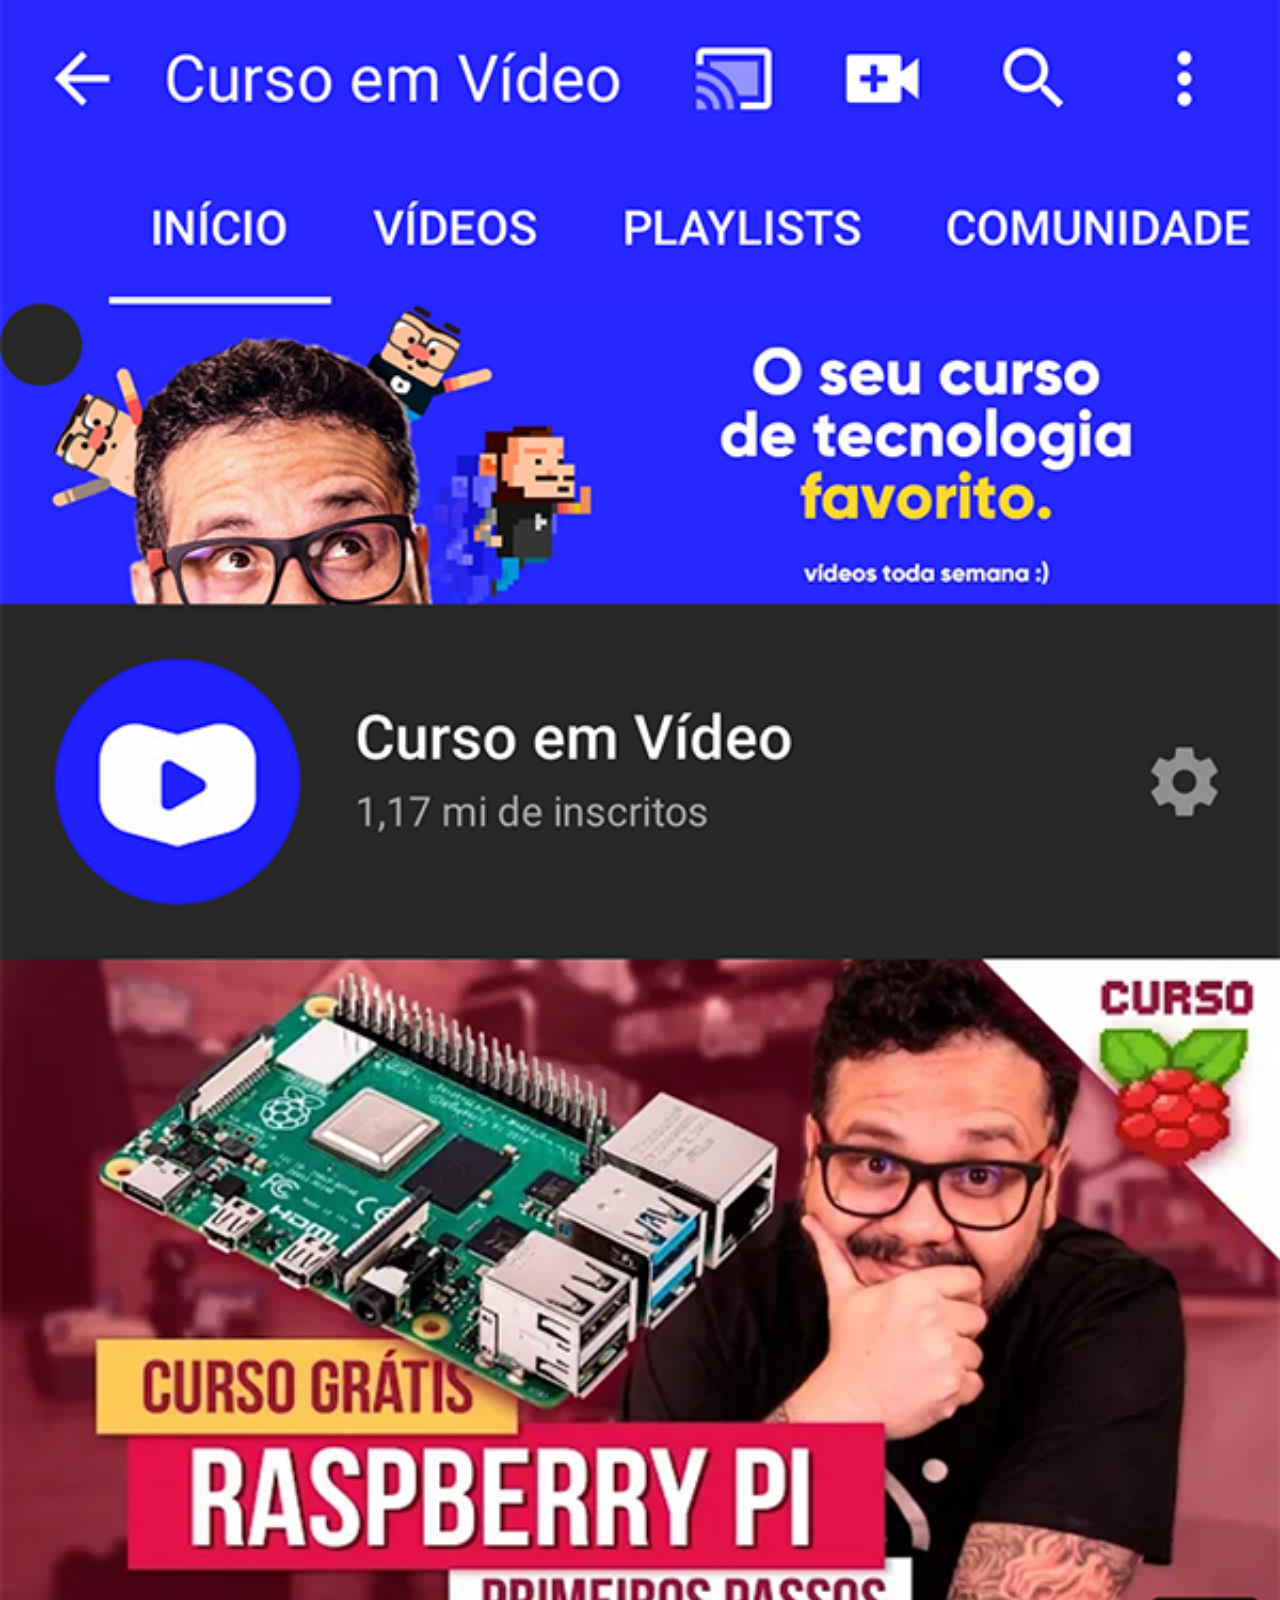
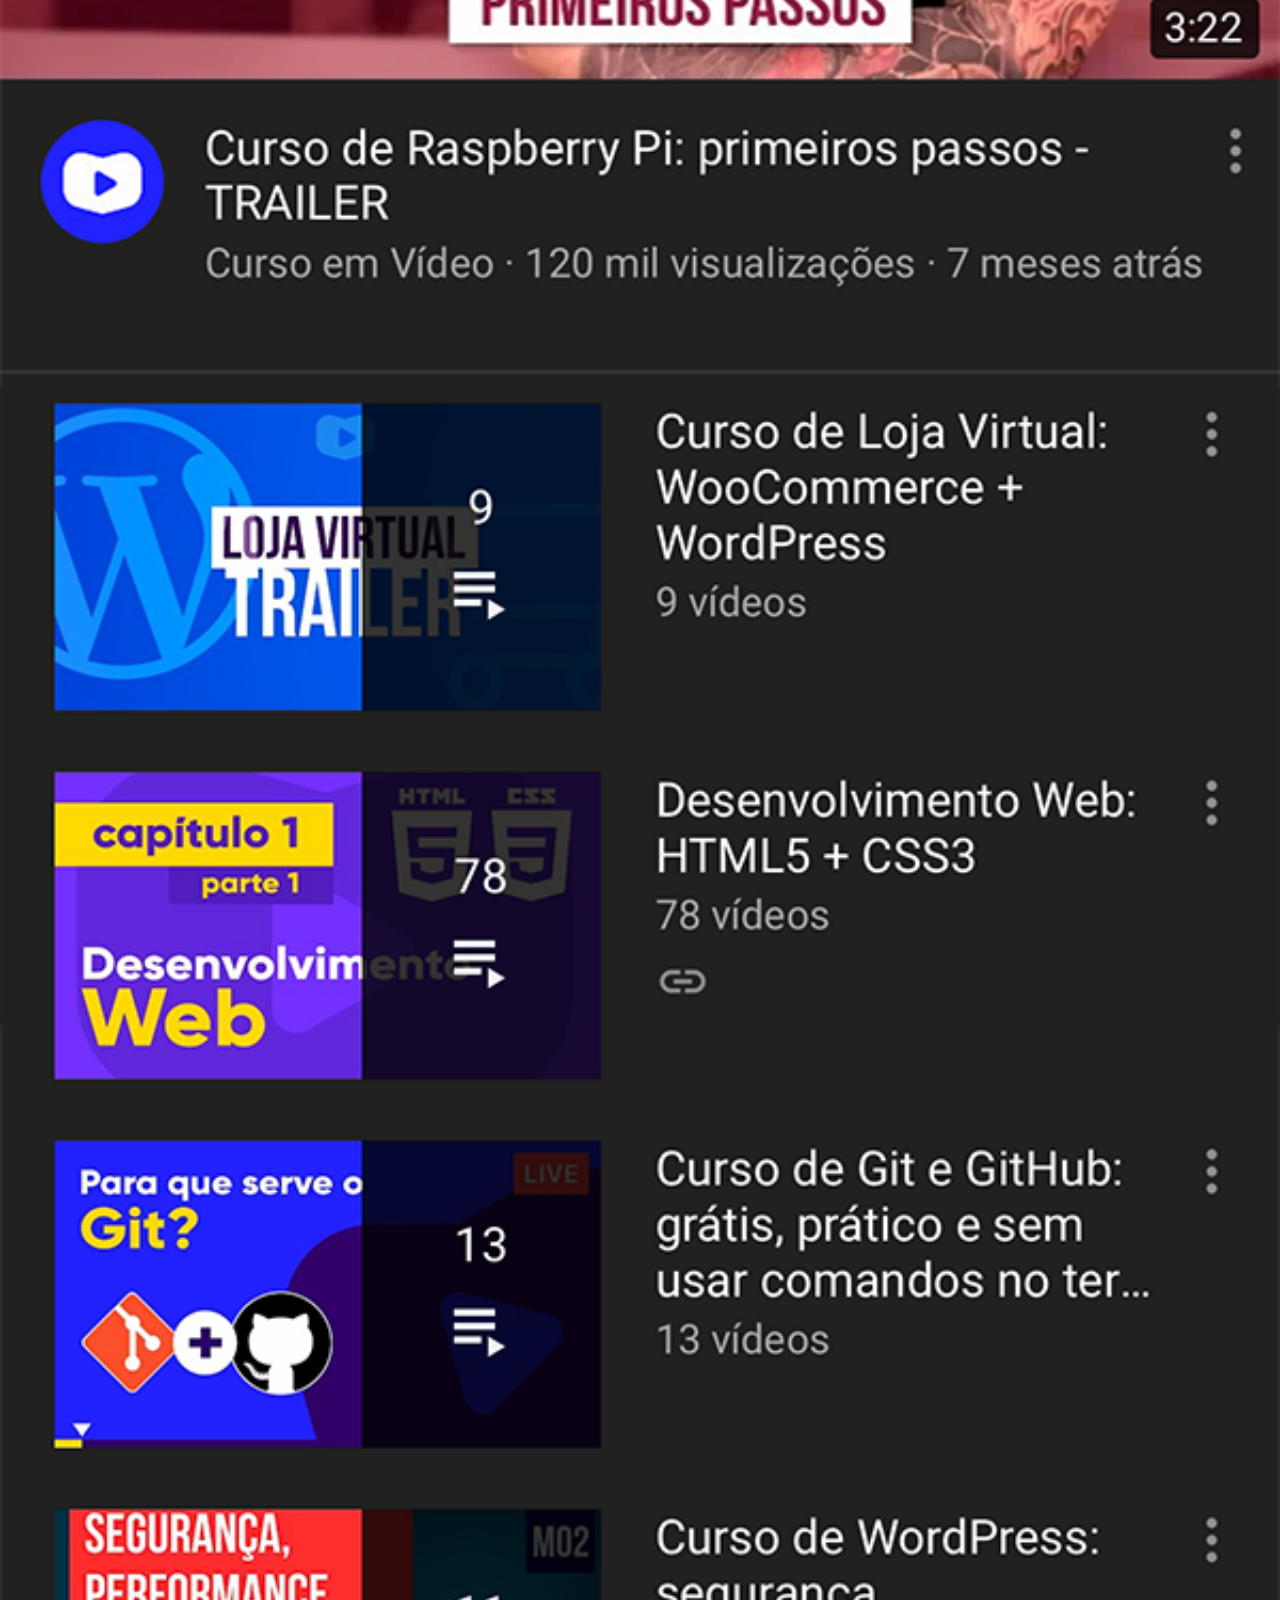
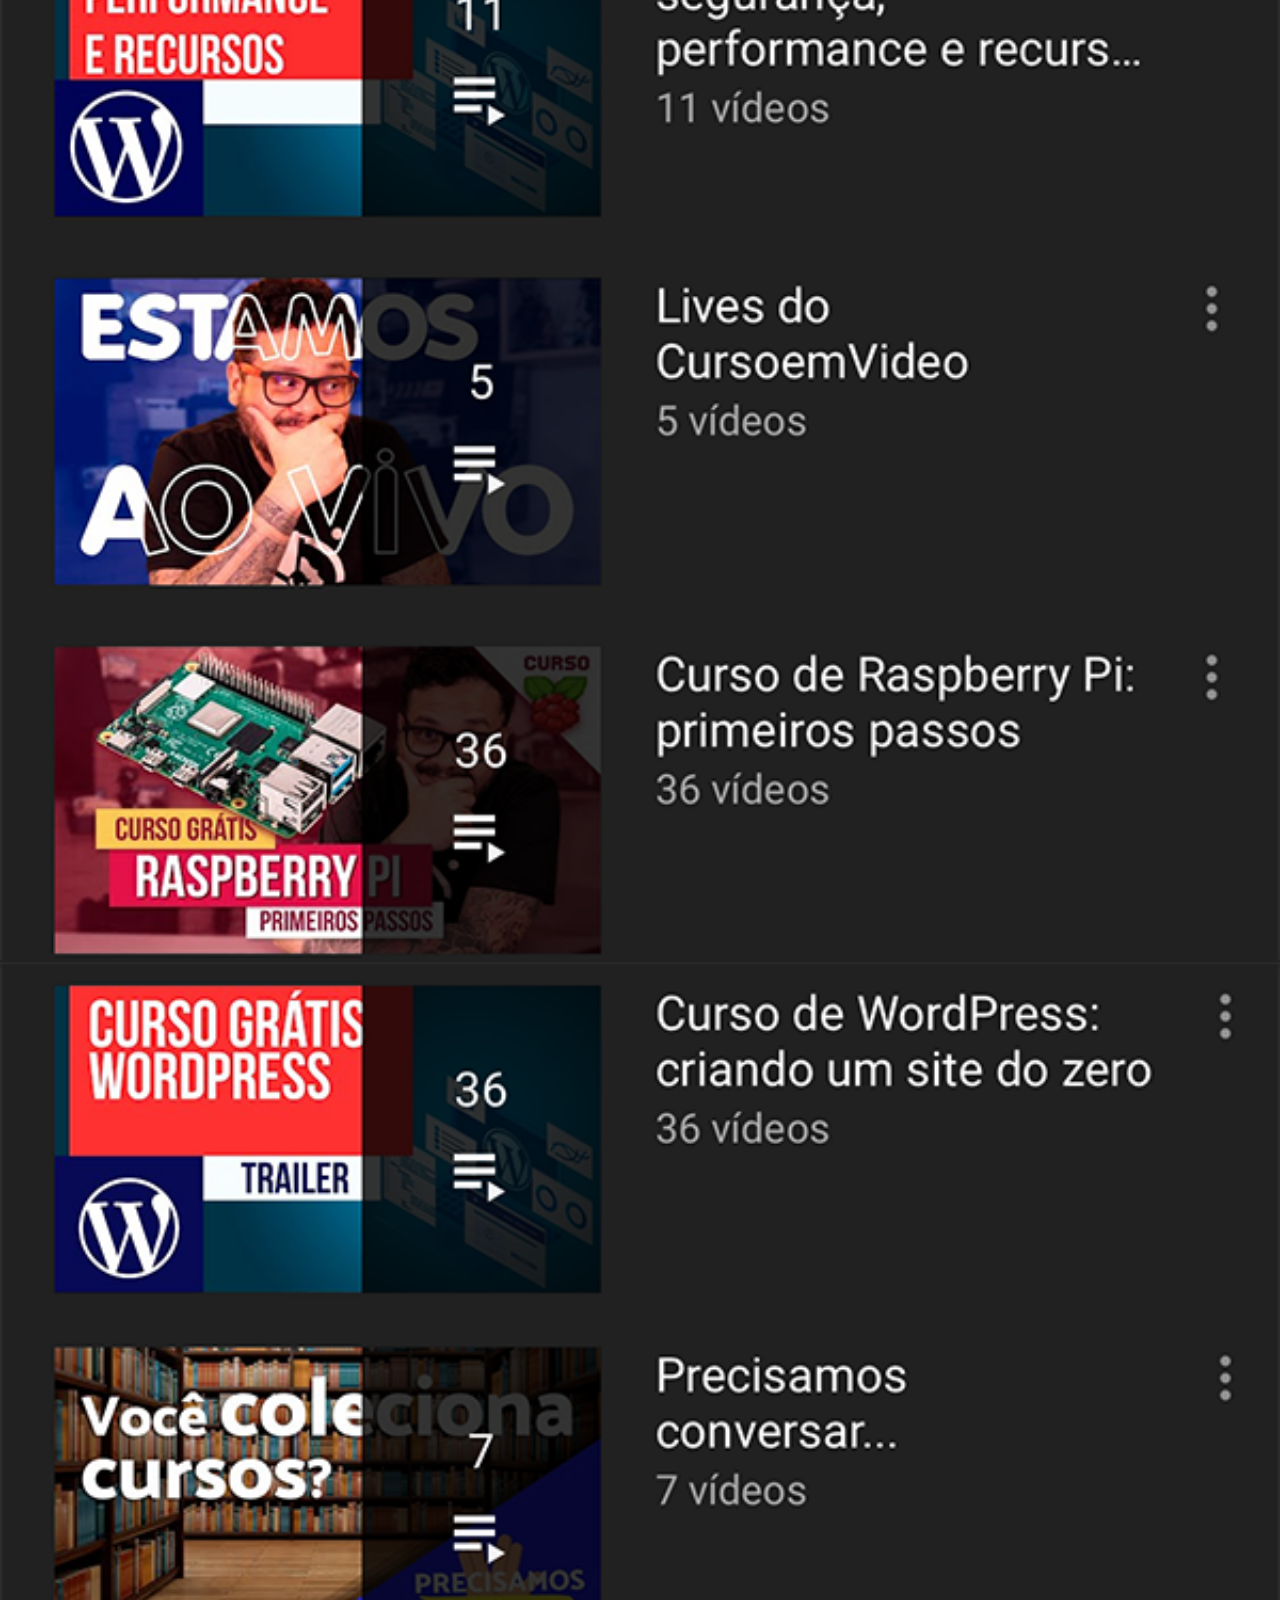
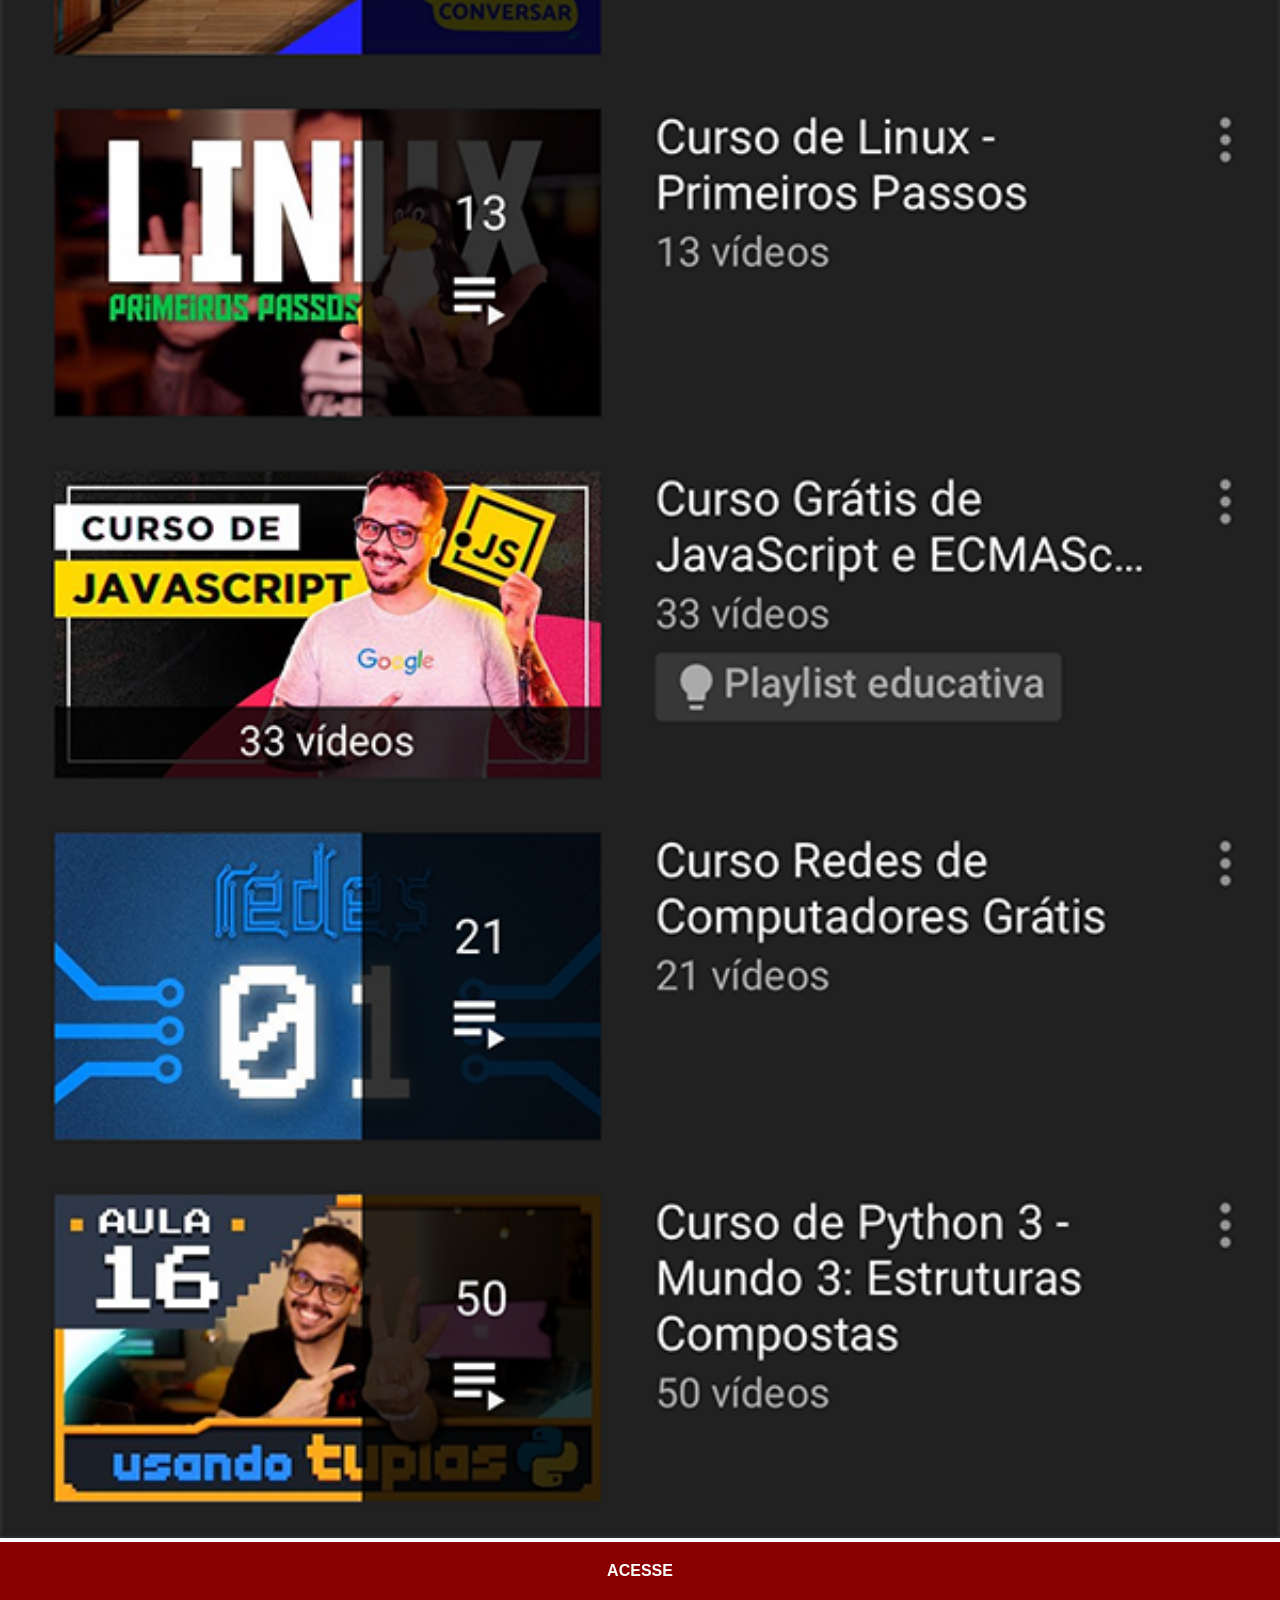
==== youtube.html @ c8bb8389 "criação dos botões e funcionalidade youtube" ====
<!DOCTYPE html>
<html lang="pt-BR">
<head>
    <meta charset="UTF-8">
    <meta name="viewport" content="width=device-width, initial-scale=1.0">
    <title>YouTube</title>
    <style>
        *{
            margin: 0;
            padding: 0px;
            font-family: Arial, Helvetica, sans-serif;
        }

        ::-webkit-scrollbar{
            width: 0px;
            height: 0px;
        }

        img{
            width: 100vw;
        }

        a{
            display: block;
            background-color: darkred;
            color: white;
            padding: 20px;
            text-align: center;
            font-weight: bolder;
            text-decoration: none;
        }

        a:hover{
            background-color: red;
        }
    </style>
</head>
<body>
    <img src="imagens/tela-youtube.png" alt="Youtube">
    <a href="https://www.youtube.com/@henrique9864" target="_blank" rel="external">ACESSE</a>
</body>
</html>
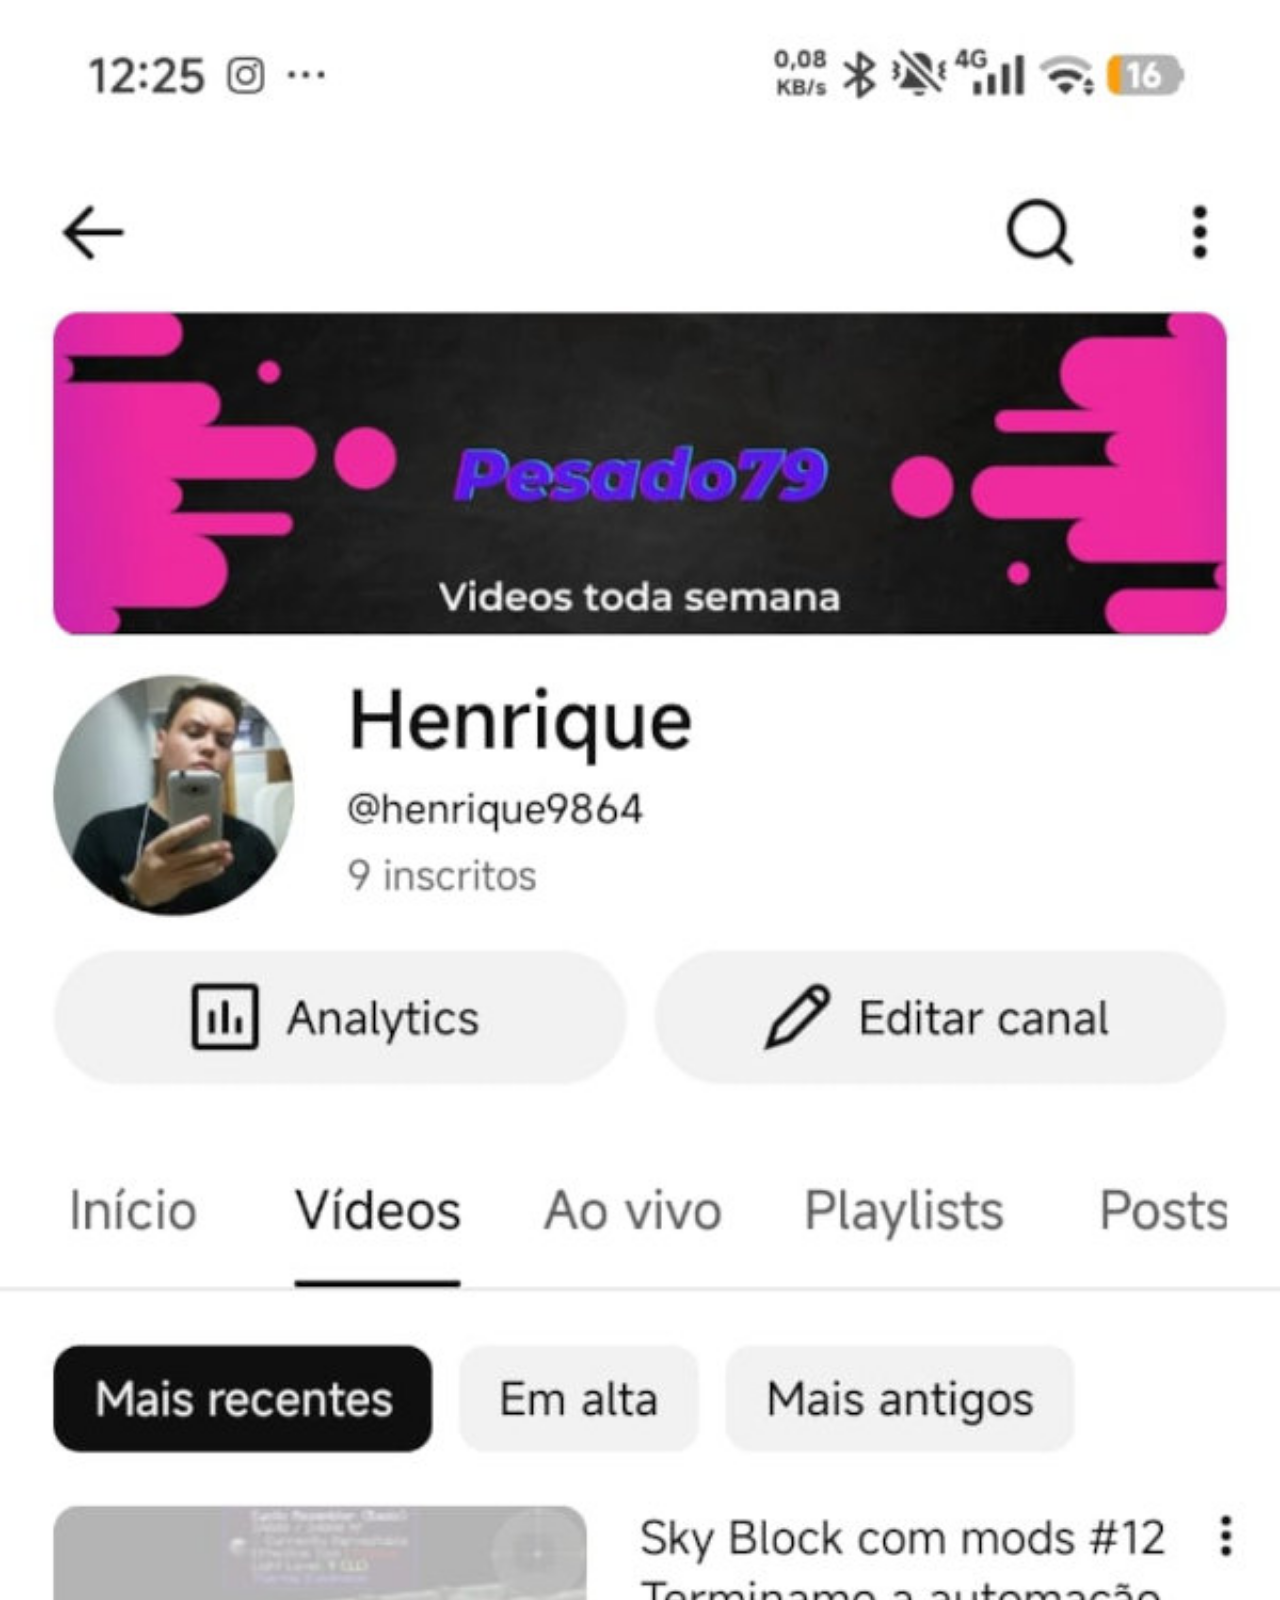
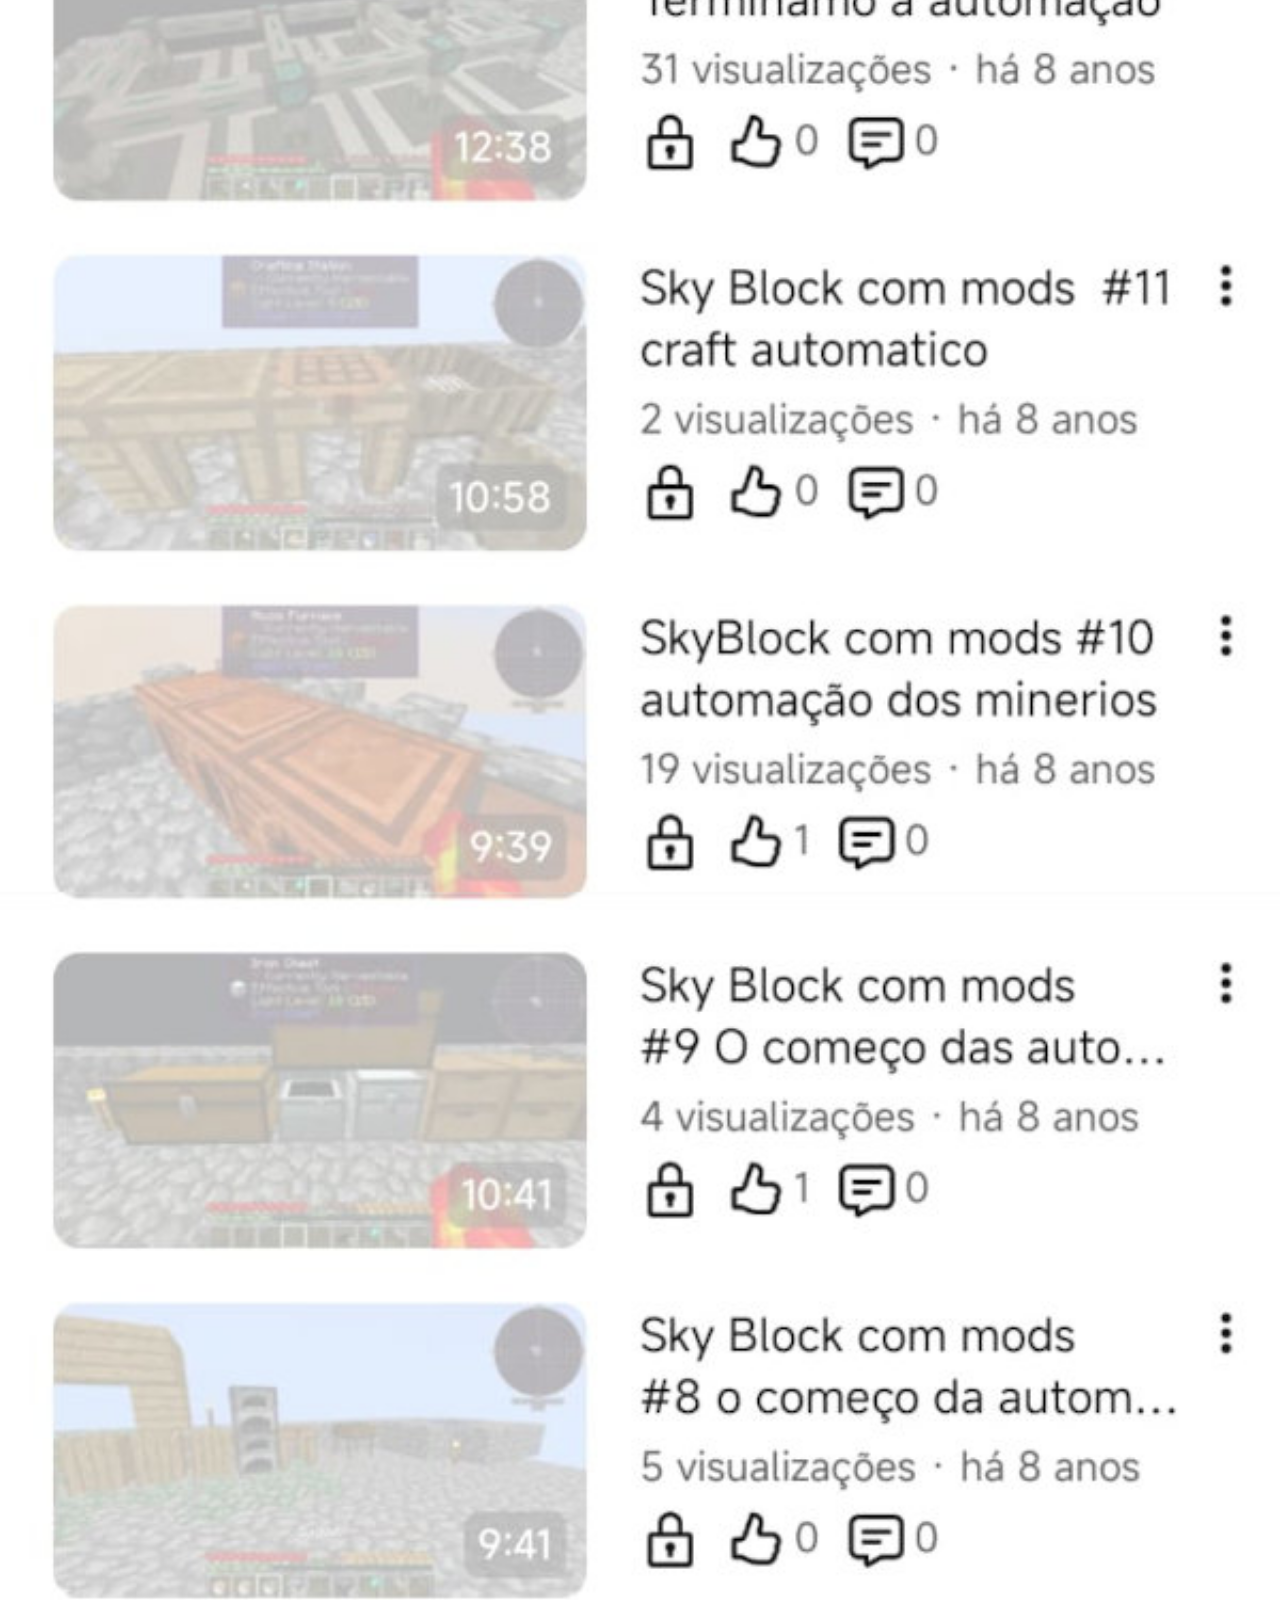
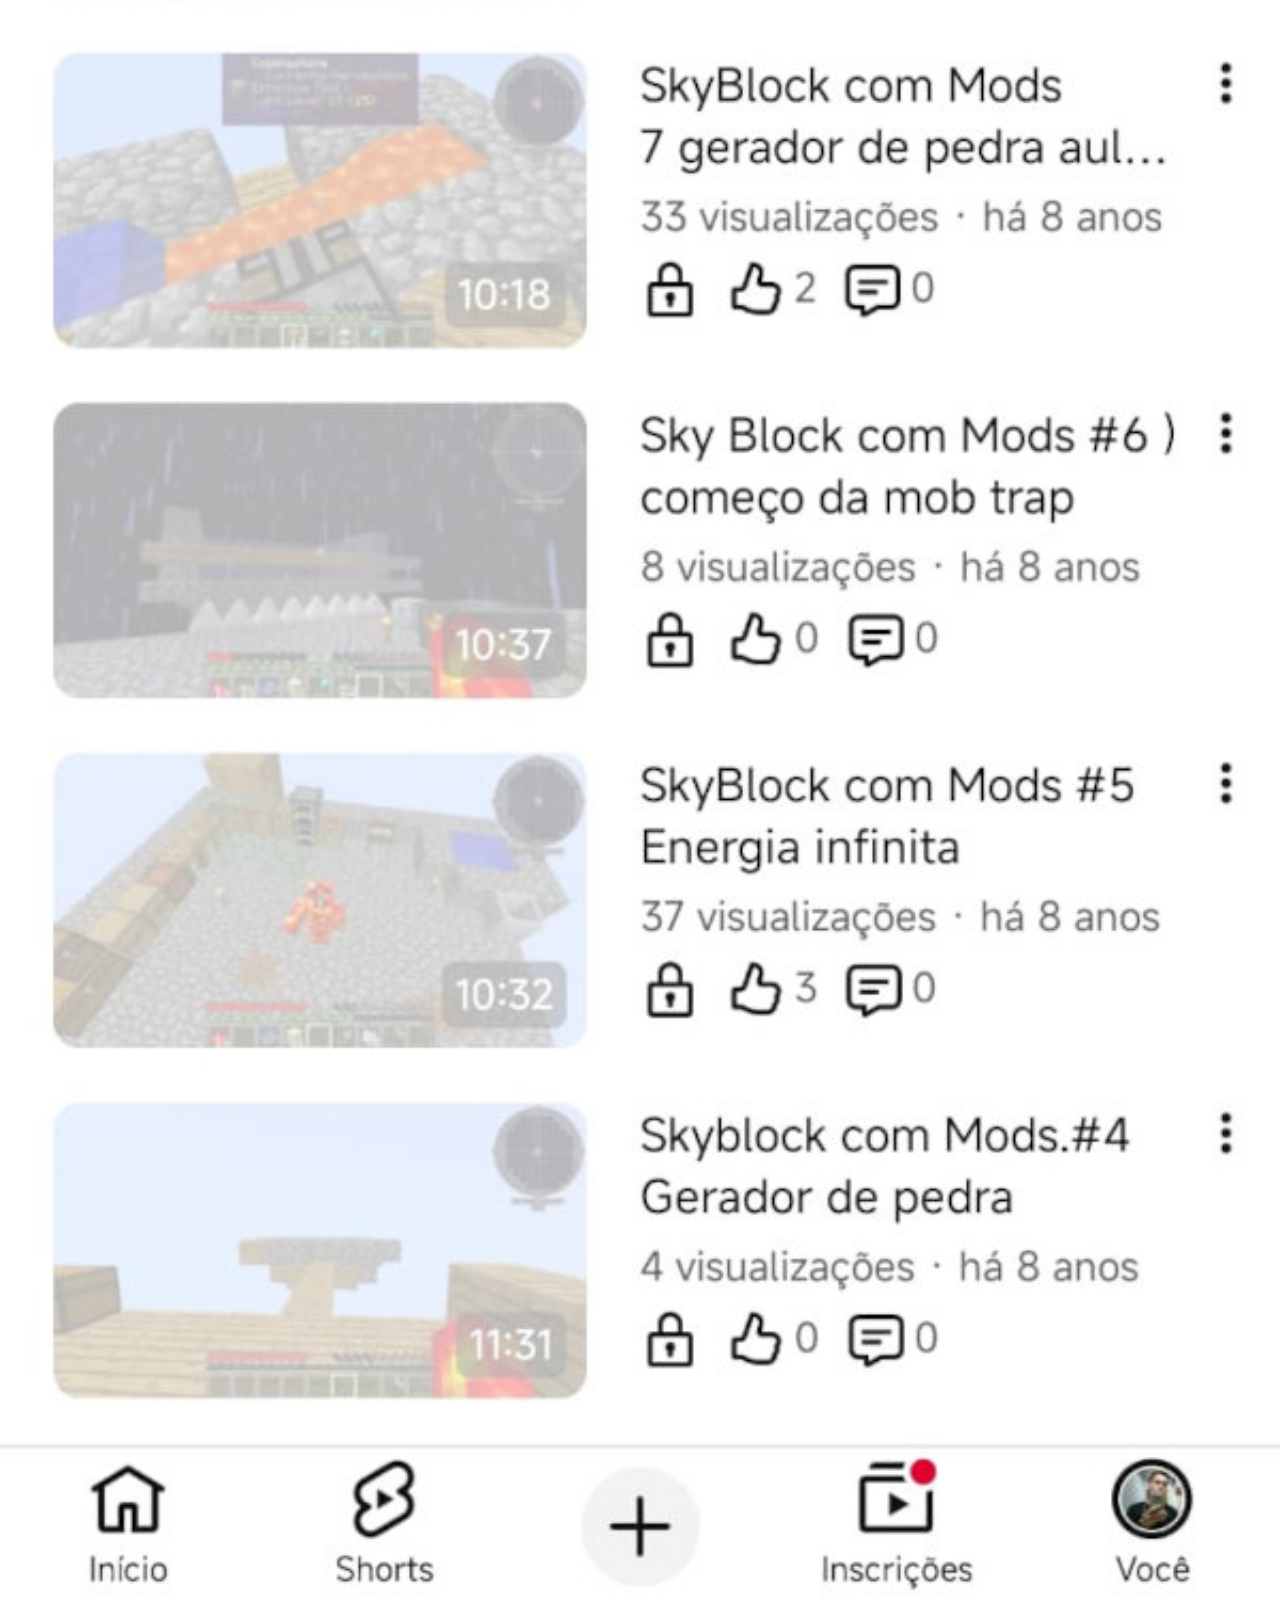
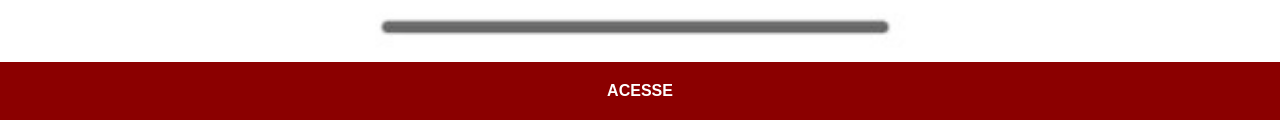
==== commit be0520d5: "Update youtube.html" ====
--- a/youtube.html
+++ b/youtube.html
@@ -4,39 +4,10 @@
     <meta charset="UTF-8">
     <meta name="viewport" content="width=device-width, initial-scale=1.0">
     <title>YouTube</title>
-    <style>
-        *{
-            margin: 0;
-            padding: 0px;
-            font-family: Arial, Helvetica, sans-serif;
-        }
-
-        ::-webkit-scrollbar{
-            width: 0px;
-            height: 0px;
-        }
-
-        img{
-            width: 100vw;
-        }
-
-        a{
-            display: block;
-            background-color: darkred;
-            color: white;
-            padding: 20px;
-            text-align: center;
-            font-weight: bolder;
-            text-decoration: none;
-        }
-
-        a:hover{
-            background-color: red;
-        }
-    </style>
+    <link rel="stylesheet" href="estilos/social.css">
 </head>
 <body>
-    <img src="imagens/tela-youtube.png" alt="Youtube">
+    <img src="imagens/tela-youtube.jpg" alt="Youtube">
     <a href="https://www.youtube.com/@henrique9864" target="_blank" rel="external">ACESSE</a>
 </body>
 </html>
--- a/estilos/social.css
+++ b/estilos/social.css
@@ -0,0 +1,30 @@
+@charset "UTF-8";
+
+   *{
+            margin: 0;
+            padding: 0px;
+            font-family: Arial, Helvetica, sans-serif;
+        }
+
+        ::-webkit-scrollbar{
+            width: 0px;
+            height: 0px;
+        }
+
+        img{
+            width: 100vw;
+        }
+
+        a{
+            display: block;
+            background-color: darkred;
+            color: white;
+            padding: 20px;
+            text-align: center;
+            font-weight: bolder;
+            text-decoration: none;
+        }
+
+        a:hover{
+            background-color: red;
+        }
